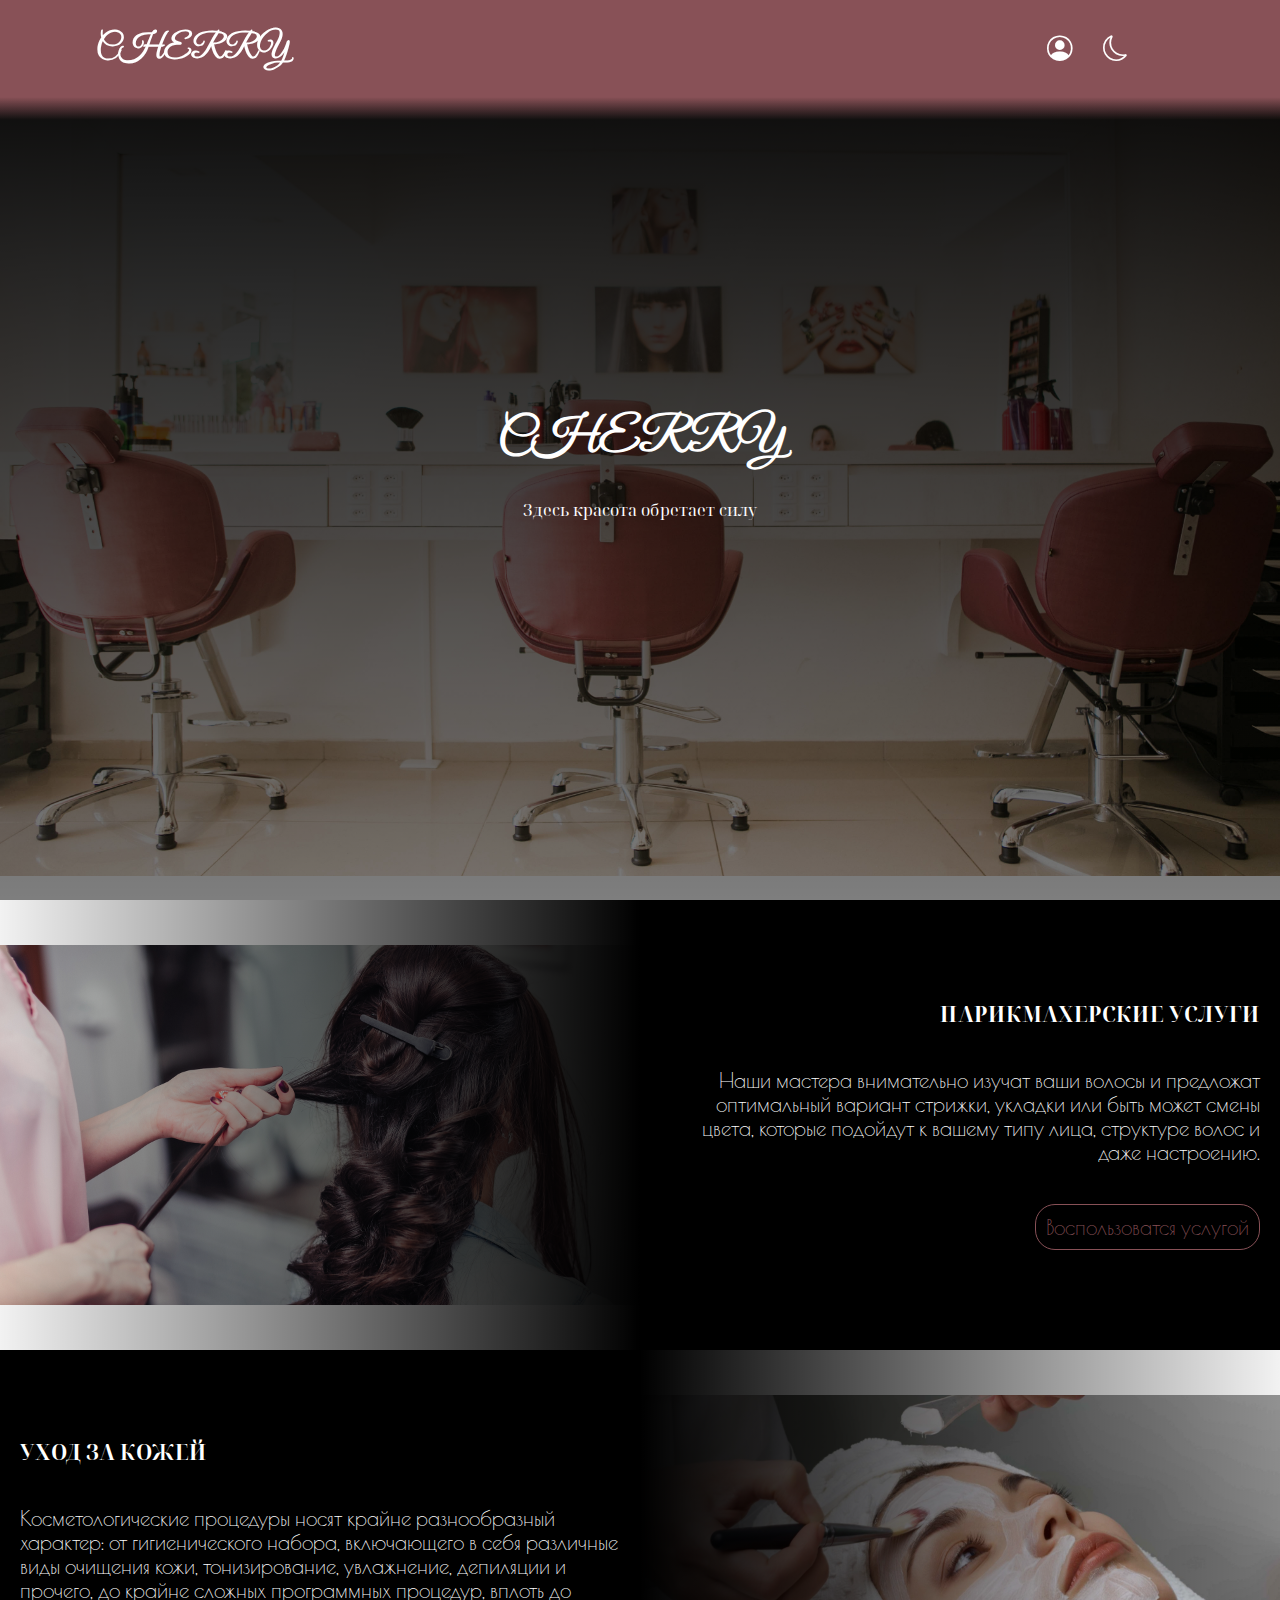
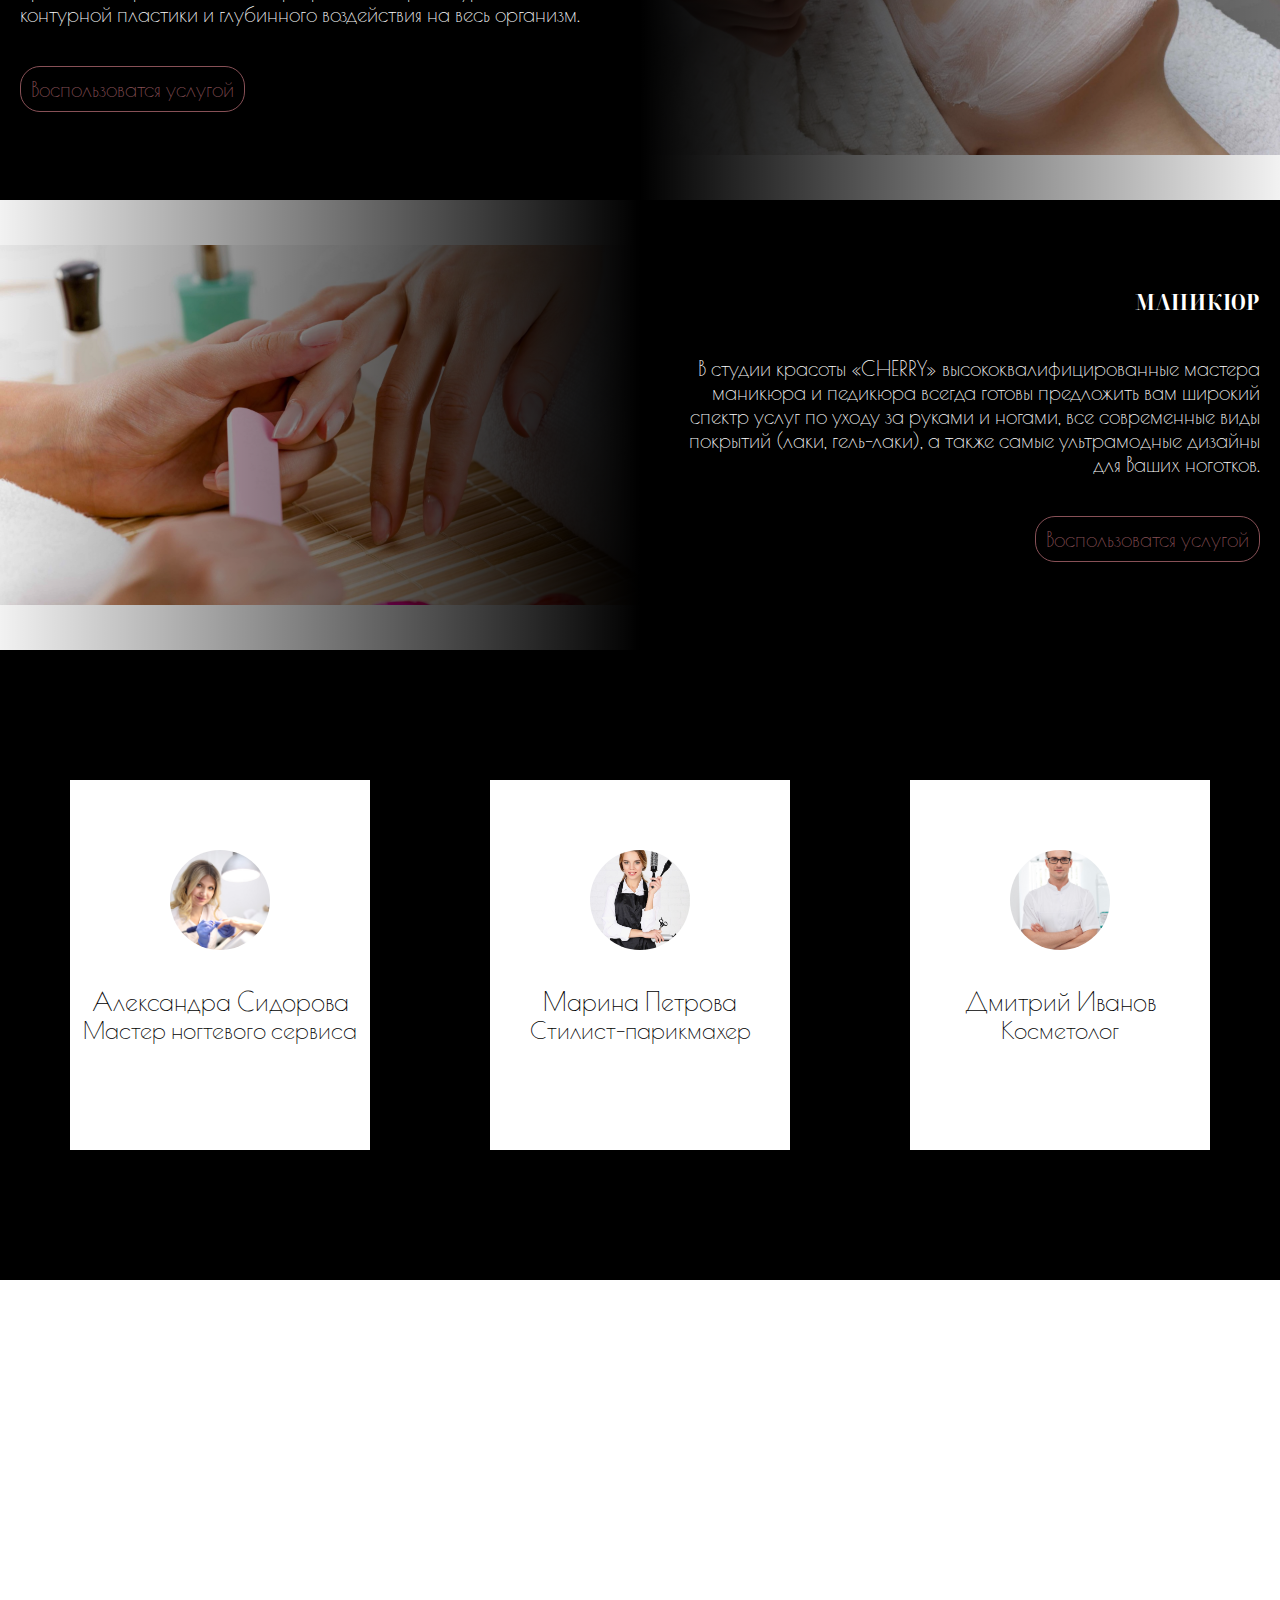
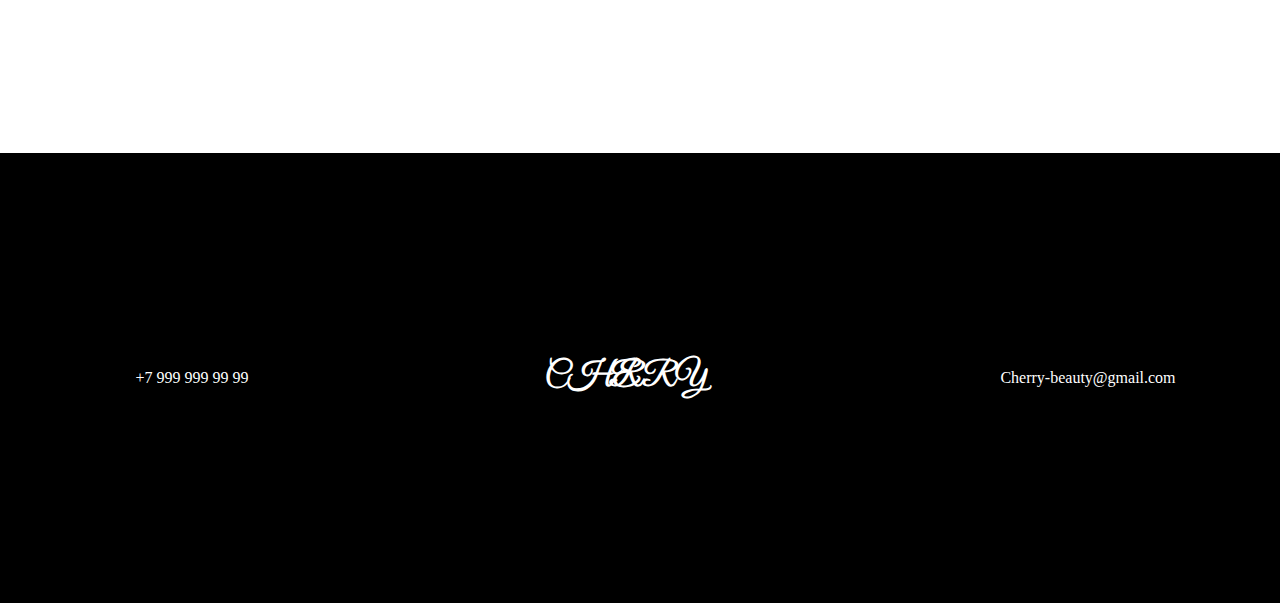
==== index.html @ 7b2abf84 "Add files via upload" ====
<!DOCTYPE html>
<html lang="en">
  <head>
    <meta charset="UTF-8" />
    <meta http-equiv="X-UA-Compatible" content="IE=edge" />
    <meta name="viewport" content="width=device-width, initial-scale=1.0" />
    <link
      rel="stylesheet"
      href="https://cdn.jsdelivr.net/npm/bootstrap-icons@1.8.1/font/bootstrap-icons.css"
    />
    <link rel="stylesheet" href="style/global.css" />
    <link rel="stylesheet" href="style/index.css" />
    <title>Cherry</title>
  </head>
  <body>
    <header class="header">
      <div class="header__container">
        <h1 class="logo">
          <a href="index.html"><span>CHE</span>RRY</a>
        </h1>

        <nav>
          <ul>
            <li>
              <a href="profile.html"><i class="bi bi-person-circle"></i></a>
            </li>

            <li>
              <a href="#" id="togle-theme"><i id="moon" class="bi bi-moon"></i></a>
            </li>
          </ul>
        </nav>
      </div>
    </header>
    <div class="main">
      <section class="slogon">
        <div class="slogon__text">
          <h1 class="logo"><span>CHE</span>RRY</h1>
          <p>Здесь красота обретает силу</p>
        </div>
      </section>
      <section class="services">
        <div class="services__item">
          <div class="services-image services-hair"></div>
          <div class="services-info">
            <h1>ПАРИКМАХЕРСКИЕ УСЛУГИ</h1>
            <p>
              Наши мастера внимательно изучат ваши волосы и предложат
              оптимальный вариант стрижки, укладки или быть может смены цвета,
              которые подойдут к вашему типу лица, структуре волос и даже
              настроению.
            </p>
            <a href="hair.html"><button>Воспользоватся услугой</button></a>
          </div>
        </div>

        <div class="services__item">
          <div class="services-info-left">
            <h1>УХОД ЗА КОЖЕЙ</h1>
            <p>
              Косметологические процедуры носят крайне разнообразный характер:
              от гигиенического набора, включающего в себя различные виды
              очищения кожи, тонизирование, увлажнение, депиляции и прочего, до
              крайне сложных программных процедур, вплоть до контурной пластики
              и глубинного воздействия на весь организм.
            </p>
            <a href="skin.html"><button>Воспользоватся услугой</button></a>
          </div>
          <div class="services-image services-skin"></div>
        </div>

        <div class="services__item">
          <div class="services-image services-fingers"></div>
          <div class="services-info">
            <h1>МАНИКЮР</h1>
            <p>
              В студии красоты «CHERRY» высококвалифицированные мастера маникюра
              и педикюра всегда готовы предложить вам широкий спектр услуг по
              уходу за руками и ногами, все современные виды покрытий (лаки,
              гель-лаки), а также самые ультрамодные дизайны для Ваших ноготков.
            </p>
            <a href="nails.html"><button>Воспользоватся услугой</button></a>
          </div>
        </div>
      </section>

      <section class="staff">
        <div class="staff__item">
          <div class="staff__img staff__img-1"></div>
          <div>
            <p class="staff__name">Александра Сидорова</p>
            <p class="staff__position">Мастер ногтевого сервиса</p>
          </div>
          <div class="staff__links">
            <a class="staff__link" href="#"><i class="bi bi-facebook"></i></a>
            <a class="staff__link" href="#"><i class="bi bi-twitter"></i></a>
            <a class="staff__link" href="#"><i class="bi bi-telegram"></i></a>
            <a class="staff__link" href="#"><i class="bi bi-google"></i></a>
          </div>
        </div>

        <div class="staff__item">
          <div class="staff__img staff__img-2"></div>
          <div>
            <p class="staff__name">Марина Петрова</p>
            <p class="staff__position">Стилист-парикмахер</p>
          </div>
          <div class="staff__links">
            <a class="staff__link" href="#"><i class="bi bi-facebook"></i></a>
            <a class="staff__link" href="#"><i class="bi bi-twitter"></i></a>
            <a class="staff__link" href="#"><i class="bi bi-telegram"></i></a>
            <a class="staff__link" href="#"><i class="bi bi-google"></i></a>
          </div>
        </div>

        <div class="staff__item">
          <div class="staff__img staff__img-3"></div>
          <div>
            <p class="staff__name">Дмитрий Иванов</p>
            <p class="staff__position">Косметолог</p>
          </div>
          <div class="staff__links">
            <a class="staff__link" href="#"><i class="bi bi-facebook"></i></a>
            <a class="staff__link" href="#"><i class="bi bi-twitter"></i></a>
            <a class="staff__link" href="#"><i class="bi bi-telegram"></i></a>
            <a class="staff__link" href="#"><i class="bi bi-google"></i></a>
          </div>
        </div>
      </section>
      <section>
        <iframe
          src="https://www.google.com/maps/embed?pb=!1m18!1m12!1m3!1d2534.0393049077647!2d36.56690831591475!3d50.57063338657852!2m3!1f0!2f0!3f0!3m2!1i1024!2i768!4f13.1!3m3!1m2!1s0x412641d7865076bb%3A0xa9ea0bb2a8954ca2!2z0YPQuy4g0KnQvtGA0YHQsCwgMjIsINCR0LXQu9Cz0L7RgNC-0LQsINCR0LXQu9Cz0L7RgNC-0LTRgdC60LDRjyDQvtCx0LsuLCAzMDgwMjQ!5e0!3m2!1sru!2sru!4v1648216141100!5m2!1sru!2sru"
          width="100%"
          height="469"
          style="border: 0"
          allowfullscreen=""
          loading="lazy"
          referrerpolicy="no-referrer-when-downgrade"
        ></iframe>
      </section>
    </div>
    <footer>
      <div class="footer__container">
        <a href="">+7 999 999 99 99</a>
        <h1 class="logo">
          <a href="index.html"><span>CHE</span>RRY</a>
        </h1>
        <a href="">Cherry-beauty@gmail.com</a>
      </div>
    </footer>

    <script src="js/jquery.js"></script>
    <script src="js/modalWindows.js"></script>
    <script src="js/app.js"></script>
  </body>
</html>
---- style/global.css ----
@import url("https://fonts.googleapis.com/css2?family=Great+Vibes&family=Noto+Serif+Display:ital,wght@0,100;0,200;0,300;0,400;0,900;1,100;1,200;1,300;1,400;1,800;1,900&family=Poiret+One&family=Zen+Kurenaido&display=swap");
/* font-family: 'Great Vibes', cursive; */
/* font-family: 'Zen Kurenaido', sans-serif; */
/* font-family: 'Noto Serif Display', serif; */
/* font-family: 'Poiret One', cursive; */

/* global */

* {
  margin: 0;
  padding: 0;
  /* font-family: "Noto Serif Display", serif; */
}

body {
  width: 100%;
  display: flex;
  flex-direction: column;
  align-items: center;
}

li {
  list-style: none;
}

a {
  color: black;
  text-decoration: none;
}

.logo {
  font-family: "Great Vibes", cursive;
}

.logo a {
  font-family: "Great Vibes", cursive;
}

.logo span {
  font-family: "Great Vibes", cursive;
}

/* header */

.header {
  width: 100%;
  display: flex;
  align-items: center;
  justify-content: center;
  background: rgb(136, 81, 87);
  background: linear-gradient(
    180deg,
    rgba(136, 81, 87, 1) 0%,
    rgba(136, 81, 87, 1) 81%,
    rgba(136, 81, 87, 0) 100%
  );
  color: white;
  padding: 20px;
  padding-bottom: 40px;
  position: fixed;
  transition: all 0.3s ease;
}

.header a {
  color: white;
}

.header.out {
  transform: translateY(-100%);
}

.header__container {
  display: flex;
  justify-content: space-between;
  align-items: center;
  max-width: 1720px;
  width: 100%;
}

.header__container nav {
  width: 30%;
  display: flex;
  flex-direction: row;
  align-items: center;
  justify-content: center;
}

.header__container h1 {
  width: 30%;
  display: flex;
  flex-direction: row;
  align-items: center;
  justify-content: center;
}

.header__container ul {
  display: flex;
  align-items: center;
  list-style: none;
}

.header__container ul li {
  margin: 15px;
  font-size: 1rem;
}

.header__container ul li i {
  font-size: 1.6rem;
}

/* main */

.main {
  width: 100%;
  min-height: 200vh;
}

/* footer */

footer {
  height: 50vh;
  width: 100%;
  background: rgb(0, 0, 0);
  display: flex;
  flex-direction: row;
  align-items: center;
  justify-content: center;
  color: white;
}

.footer__container {
    height: 50vh;
    max-width: 1720px;
    width: 100%;
    /* background: rgb(0, 0, 0); */
    display: flex;
    flex-direction: row;
    align-items: center;
    justify-content: space-between;
    color: white;
}

.footer__container *{
    width: 30%;
    color: white;
    display: flex;
    align-items: center;
    justify-content: center;
}

.light-theme footer {
  height: 50vh;
  width: 100%;
  background: rgb(255, 255, 255);
  display: flex;
  flex-direction: row;
  align-items: center;
  justify-content: center;
  color: rgb(0, 0, 0);
}

.light-theme .footer__container {
    height: 50vh;
    max-width: 1720px;
    width: 100%;
    /* background: rgb(0, 0, 0); */
    display: flex;
    flex-direction: row;
    align-items: center;
    justify-content: space-between;
    color: rgb(0, 0, 0);
}

.light-theme .footer__container *{
    width: 30%;
    color: rgb(0, 0, 0);
    display: flex;
    align-items: center;
    justify-content: center;
}
---- style/index.css ----
.slogon {
  width: 100%;
  height: 100vh;
  background: linear-gradient(rgb(0, 0, 0), rgba(0, 0, 0, 0.507)),
    url(../media/content/salon.jpeg);
  background-position: center;
  background-repeat: no-repeat;
  background-size: 100%;
  display: flex;
  flex-direction: column;
  align-items: center;
  justify-content: center;
  transition: 0.5s;
}

.light-theme .slogon {
  width: 100%;
  height: 100vh;
  background: linear-gradient(
      rgba(255, 255, 255, 0.089),
      rgba(255, 255, 255, 0)
    ),
    url(../media/content/salon.jpeg);
  background-position: center;
  background-repeat: no-repeat;
  background-size: 100%;
  display: flex;
  flex-direction: column;
  align-items: center;
  justify-content: center;
}

.slogon h1 {
  color: white;
  font-size: 3rem;
}

.slogon p {
  color: white;
  font-size: 1rem;
  font-family: "Noto Serif Display", serif;
}

.light-theme .slogon h1 {
  color: rgb(0, 0, 0);
  text-shadow: #000 2px 3px 5px;
  font-size: 3rem;
}

.light-theme .slogon p {
  color: rgb(0, 0, 0);
  font-size: 1rem;
  text-shadow: #000 2px 3px 5px;
  font-family: "Noto Serif Display", serif;
}

.slogon__text {
  display: flex;
  flex-direction: column;
  align-items: center;
  justify-content: center;
}

.slogon__text h1 {
  margin: 30px;
}

.services {
  width: 100%;
  display: flex;
  flex-direction: column;
  align-items: center;
  justify-content: center;
}
.services__item {
  width: 100%;
  height: 50vh;
  display: flex;
  flex-direction: row;
  align-items: center;
  justify-content: space-between;
}
.services-image {
  height: 100%;
  width: 50%;
}

.services-hair {
  background: linear-gradient(90deg, rgba(0, 0, 0, 0.05), rgb(0, 0, 0)),
    url(../media/content/hairCard.jpeg);
  background-position: center;
  background-repeat: no-repeat;
  background-size: 100%;
}

.services-skin {
  background: linear-gradient(90deg, rgb(0, 0, 0), rgb(0, 0, 0, 0.05)),
    url(../media/content/skinCard.jpeg);
  background-position: center;
  background-repeat: no-repeat;
  background-size: 100%;
}

.services-fingers {
  background: linear-gradient(90deg, rgba(0, 0, 0, 0.05), rgb(0, 0, 0)),
    url(../media/content/Nailscard.jpeg);
  background-position: center;
  background-repeat: no-repeat;
  background-size: 100%;
}

.services-info {
  height: 100%;
  width: 50%;
  color: white;
  background: #000;
  display: flex;
  flex-direction: column;
  align-items: flex-end;
  justify-content: center;
}
.services-info * {
  margin: 20px;
  text-align: right;
  max-width: 600px;
  font-size: 1.3rem;
  font-family: "Poiret One", cursive;
}

.services-info h1 {
  font-family: "Noto Serif Display", serif;
}

.services-info a {
  margin: 0;
  padding: 0;
}

.services-info button {
  background: rgba(0, 0, 0, 0);
  border-radius: 20px;
  border: 1px solid rgba(136, 81, 87, 1);
  color: rgba(136, 81, 87, 1);
  padding: 10px;
  cursor: pointer;
  transition: 0.3s;
}

.services-info-left {
  height: 100%;
  width: 50%;
  color: white;
  background: #000;
  display: flex;
  flex-direction: column;
  align-items: flex-start;
  justify-content: center;
}
.services-info-left * {
  margin: 20px;
  text-align: left;
  max-width: 600px;
  font-size: 1.3rem;
  font-family: "Poiret One", cursive;
}

.services-info-left h1 {
  font-family: "Noto Serif Display", serif;
}

.services-info-left a {
  margin: 0;
  padding: 0;
}

.services-info-left button {
  background: rgba(0, 0, 0, 0);
  border-radius: 20px;
  border: 1px solid rgba(136, 81, 87, 1);
  color: rgba(136, 81, 87, 1);
  padding: 10px;
  cursor: pointer;
  transition: 0.3s;
}

.services-info-left button:hover {
  background: rgba(136, 81, 87, 1);
  border-radius: 20px;
  border: 1px solid rgb(0, 0, 0);
  color: rgb(255, 255, 255);
  padding: 10px;
  cursor: pointer;
}

.services-info button:hover {
  background: rgba(136, 81, 87, 1);
  border-radius: 20px;
  border: 1px solid rgb(0, 0, 0);
  color: rgb(255, 255, 255);
  padding: 10px;
  cursor: pointer;
}

.light-theme .services-hair {
  background: linear-gradient(
      90deg,
      rgba(0, 0, 0, 0.05),
      rgba(255, 255, 255, 0.158)
    ),
    url(../media/content/hairCard.jpeg);
  background-position: center;
  background-repeat: no-repeat;
  background-size: 100%;
}

.light-theme .services-skin {
  background: linear-gradient(
      90deg,
      rgba(0, 0, 0, 0.05),
      rgba(255, 255, 255, 0.158)
    ),
    url(../media/content/skinCard.jpeg);
  background-position: center;
  background-repeat: no-repeat;
  background-size: 100%;
}

.light-theme .services-fingers {
  background: linear-gradient(
      90deg,
      rgba(0, 0, 0, 0.05),
      rgba(255, 255, 255, 0.158)
    ),
    url(../media/content/Nailscard.jpeg);
  background-position: center;
  background-repeat: no-repeat;
  background-size: 100%;
}

.light-theme .services-info {
  height: 100%;
  width: 50%;
  color: rgb(0, 0, 0);
  text-shadow: #000 2px 3px 5px;
  background: rgb(255, 255, 255);
  display: flex;
  flex-direction: column;
  align-items: flex-end;
  justify-content: center;
}
.light-theme .services-info * {
  margin: 20px;
  text-align: right;
  max-width: 600px;
  font-size: 1.3rem;
  font-family: "Poiret One", cursive;
}

.light-theme .services-info h1 {
  font-family: "Noto Serif Display", serif;
}

.light-theme .services-info a {
  margin: 0;
  padding: 0;
}

.light-theme .services-info button {
  background: rgba(136, 81, 87, 1);
  border-radius: 20px;
  border: 1px solid rgba(136, 81, 87, 1);
  color: rgb(0, 0, 0);
  padding: 10px;
  cursor: pointer;
  transition: 0.3s;
}

.light-theme .services-info-left {
  height: 100%;
  width: 50%;
  color: rgb(0, 0, 0);
  text-shadow: #000 2px 3px 5px;
  background: rgb(255, 255, 255);
  display: flex;
  flex-direction: column;
  align-items: flex-start;
  justify-content: center;
}
.light-theme .services-info-left * {
  margin: 20px;
  text-align: left;
  max-width: 600px;
  font-size: 1.3rem;
  font-family: "Poiret One", cursive;
}

.light-theme .services-info-left h1 {
  font-family: "Noto Serif Display", serif;
}

.light-theme .services-info-left a {
  margin: 0;
  padding: 0;
}

.light-theme .services-info-left button {
  background: rgba(136, 81, 87, 1);
  border-radius: 20px;
  border: 1px solid rgba(136, 81, 87, 1);
  color: rgb(0, 0, 0);
  padding: 10px;
  cursor: pointer;
  transition: 0.3s;
}

.light-theme .services-info-left button:hover {
  background: rgba(136, 81, 87, 1);
  border-radius: 20px;
  border: 1px solid rgba(136, 81, 87, 1);
  color: rgb(255, 255, 255);
  padding: 10px;
  cursor: pointer;
}

.light-theme .services-info button:hover {
  background: rgba(136, 81, 87, 1);
  border-radius: 20px;
  border: 1px solid rgba(136, 81, 87, 1);
  color: rgb(255, 255, 255);
  padding: 10px;
  cursor: pointer;
}

.staff {
  width: 100%;
  height: 70vh;
  display: flex;
  flex-direction: row;
  align-items: center;
  justify-content: center;
  background: #000;
}
.staff__item {
  margin: 60px;
  display: flex;
  flex-direction: column;
  align-items: center;
  justify-content: space-between;
  background: rgb(255, 255, 255);
  padding-top: 70px;
  height: 300px;
  width: 300px;
  transition: 0.3s;
}
.staff__img-1 {
  width: 100px;
  height: 100px;
  background: url(../media/content/nailsMaster.jpeg);
  background-position: center;
  background-repeat: no-repeat;
  background-size: 150%;
  border-radius: 50%;
  transition: 0.3s;
}

.staff__img-2 {
  width: 100px;
  height: 100px;
  background: url(../media/content/hairMaster.jpeg);
  background-position: center;
  background-repeat: no-repeat;
  background-size: 100%;
  border-radius: 50%;
  transition: 0.3s;
}

.staff__img-3 {
  width: 100px;
  height: 100px;
  background: url(../media/content/beautician.jpg);
  background-position: center;
  background-repeat: no-repeat;
  background-size: 100%;
  border-radius: 50%;
  transition: 0.3s;
}

.staff__name {
  font-family: "Poiret One", cursive;
  text-align: center;
  font-size: 1.6rem;
  overflow: hidden;
  transition: 0.3s;
}
.staff__position {
  font-family: "Poiret One", cursive;
  text-align: center;
  font-size: 1.5rem;
  padding-bottom: 70px;
  overflow: hidden;
  transition: 0.3s;
}
.staff__links {
  height: 0px;
  overflow: hidden;
  display: flex;
  flex-direction: row;
  align-items: center;
  justify-content: space-between;
  transition: 0.3s;
}

.staff__link {
  font-size: 1.5rem;
  padding: 20px;
  color: white;
  transition: 0.3s;
}

.staff__item:hover {
  background: rgba(0, 0, 0, 0.5);
  color: rgb(255, 255, 255);
  border: rgb(255, 255, 255) 1px solid;
  height: 400px;
}

.staff__item:hover .staff__img {
  height: 200px;
  width: 200px;
}

.staff__item:hover .staff__position {
  height: 0px;
  padding: 0;
}

.staff__item:hover .staff__links {
  height: 30px;
  overflow: visible;
}

.staff__link:hover .bi-facebook {
  color: #3b5998;
}
.staff__link:hover .bi-twitter {
  color: #00acee;
}
.staff__link:hover .bi-telegram {
  color: #00bfff;
}
.staff__link:hover .bi-google {
  color: #ea4335;
}

.light-theme .staff {
  width: 100%;
  height: 70vh;
  display: flex;
  flex-direction: row;
  align-items: center;
  justify-content: center;
  background: rgb(255, 255, 255);
}
.light-theme .staff__item {
  margin: 60px;
  display: flex;
  flex-direction: column;
  align-items: center;
  justify-content: space-between;
  background: rgba(136, 81, 87, 1);
  color: white;
  padding-top: 70px;
  height: 300px;
  width: 300px;
  transition: 0.3s;
}
.light-theme .staff__img-1 {
  width: 100px;
  height: 100px;
  background: url(../media/content/nailsMaster.jpeg);
  background-position: center;
  background-repeat: no-repeat;
  background-size: 150%;
  border-radius: 50%;
  transition: 0.3s;
}

.light-theme .staff__img-2 {
  width: 100px;
  height: 100px;
  background: url(../media/content/hairMaster.jpeg);
  background-position: center;
  background-repeat: no-repeat;
  background-size: 100%;
  border-radius: 50%;
  transition: 0.3s;
}

.light-theme .staff__img-3 {
  width: 100px;
  height: 100px;
  background: url(../media/content/beautician.jpg);
  background-position: center;
  background-repeat: no-repeat;
  background-size: 100%;
  border-radius: 50%;
  transition: 0.3s;
}

.light-theme .staff__name {
  font-family: "Poiret One", cursive;
  text-align: center;
  font-size: 1.6rem;
  overflow: hidden;
  transition: 0.3s;
}
.light-theme .staff__position {
  font-family: "Poiret One", cursive;
  text-align: center;
  font-size: 1.5rem;
  padding-bottom: 70px;
  overflow: hidden;
  transition: 0.3s;
}
.light-theme .staff__links {
  height: 0px;
  overflow: hidden;
  display: flex;
  flex-direction: row;
  align-items: center;
  justify-content: space-between;
  transition: 0.3s;
}

.light-theme .staff__link {
  font-size: 1.5rem;
  padding: 20px;
  color: white;
  transition: 0.3s;
}

.light-theme .staff__item:hover {
  background: rgba(136, 81, 87, 0.685);
  color: rgb(255, 255, 255);
  border: rgb(255, 255, 255) 1px solid;
  height: 400px;
}

.light-theme .staff__item:hover .light-theme .staff__img {
  height: 200px;
  width: 200px;
}

.light-theme .staff__item:hover .light-theme .staff__position {
  height: 0px;
  padding: 0;
}

.light-theme .staff__item:hover .light-theme .staff__links {
  height: 30px;
  overflow: visible;
}

.light-theme .staff__link:hover .bi-facebook {
  color: #3b5998;
}
.light-theme .staff__link:hover .bi-twitter {
  color: #00acee;
}
.light-theme .staff__link:hover .bi-telegram {
  color: #00bfff;
}
.light-theme .staff__link:hover .bi-google {
  color: #ea4335;
}



.light-theme
text-shadow: #000 2px 3px 5px;




background: rgba(136, 81, 87, 1);
border-radius: 20px;
border: 1px solid rgba(136, 81, 87, 1);
color: rgb(0, 0, 0);
padding: 10px;
cursor: pointer;
transition: 0.3s;
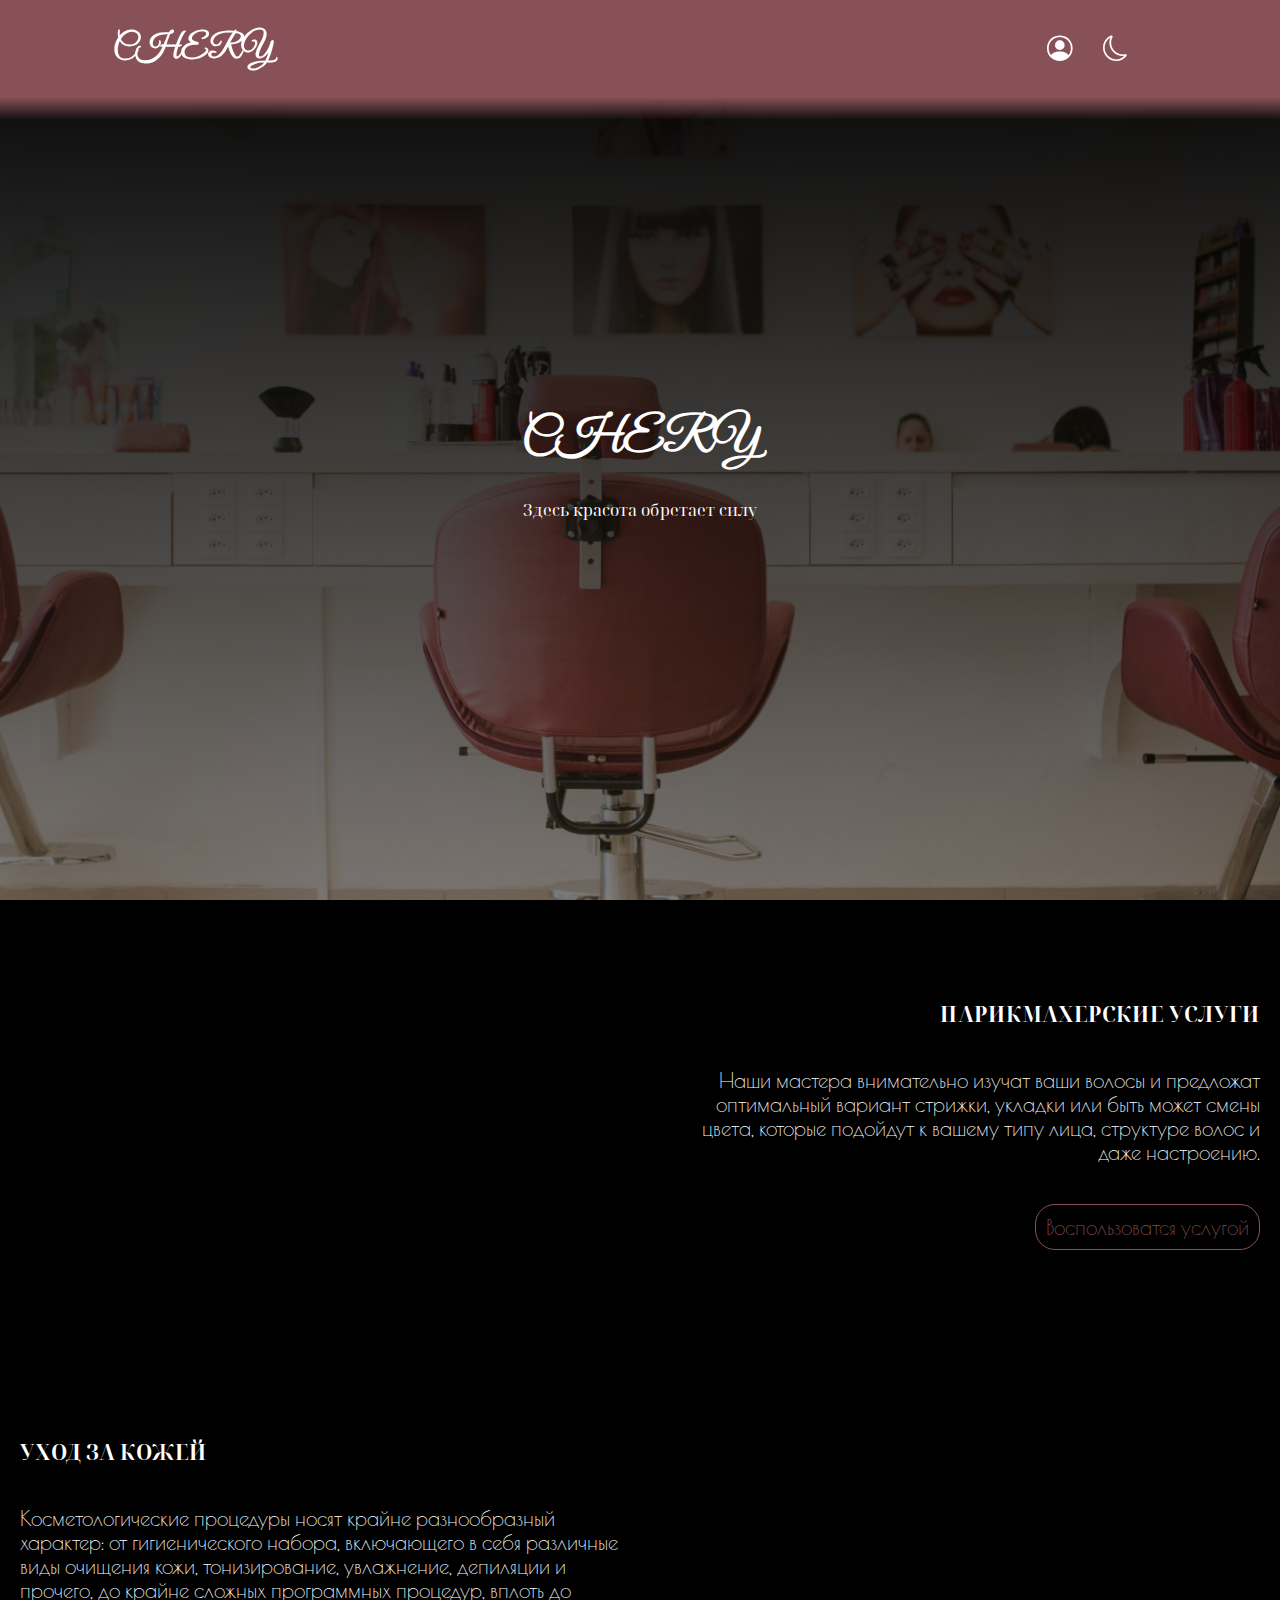
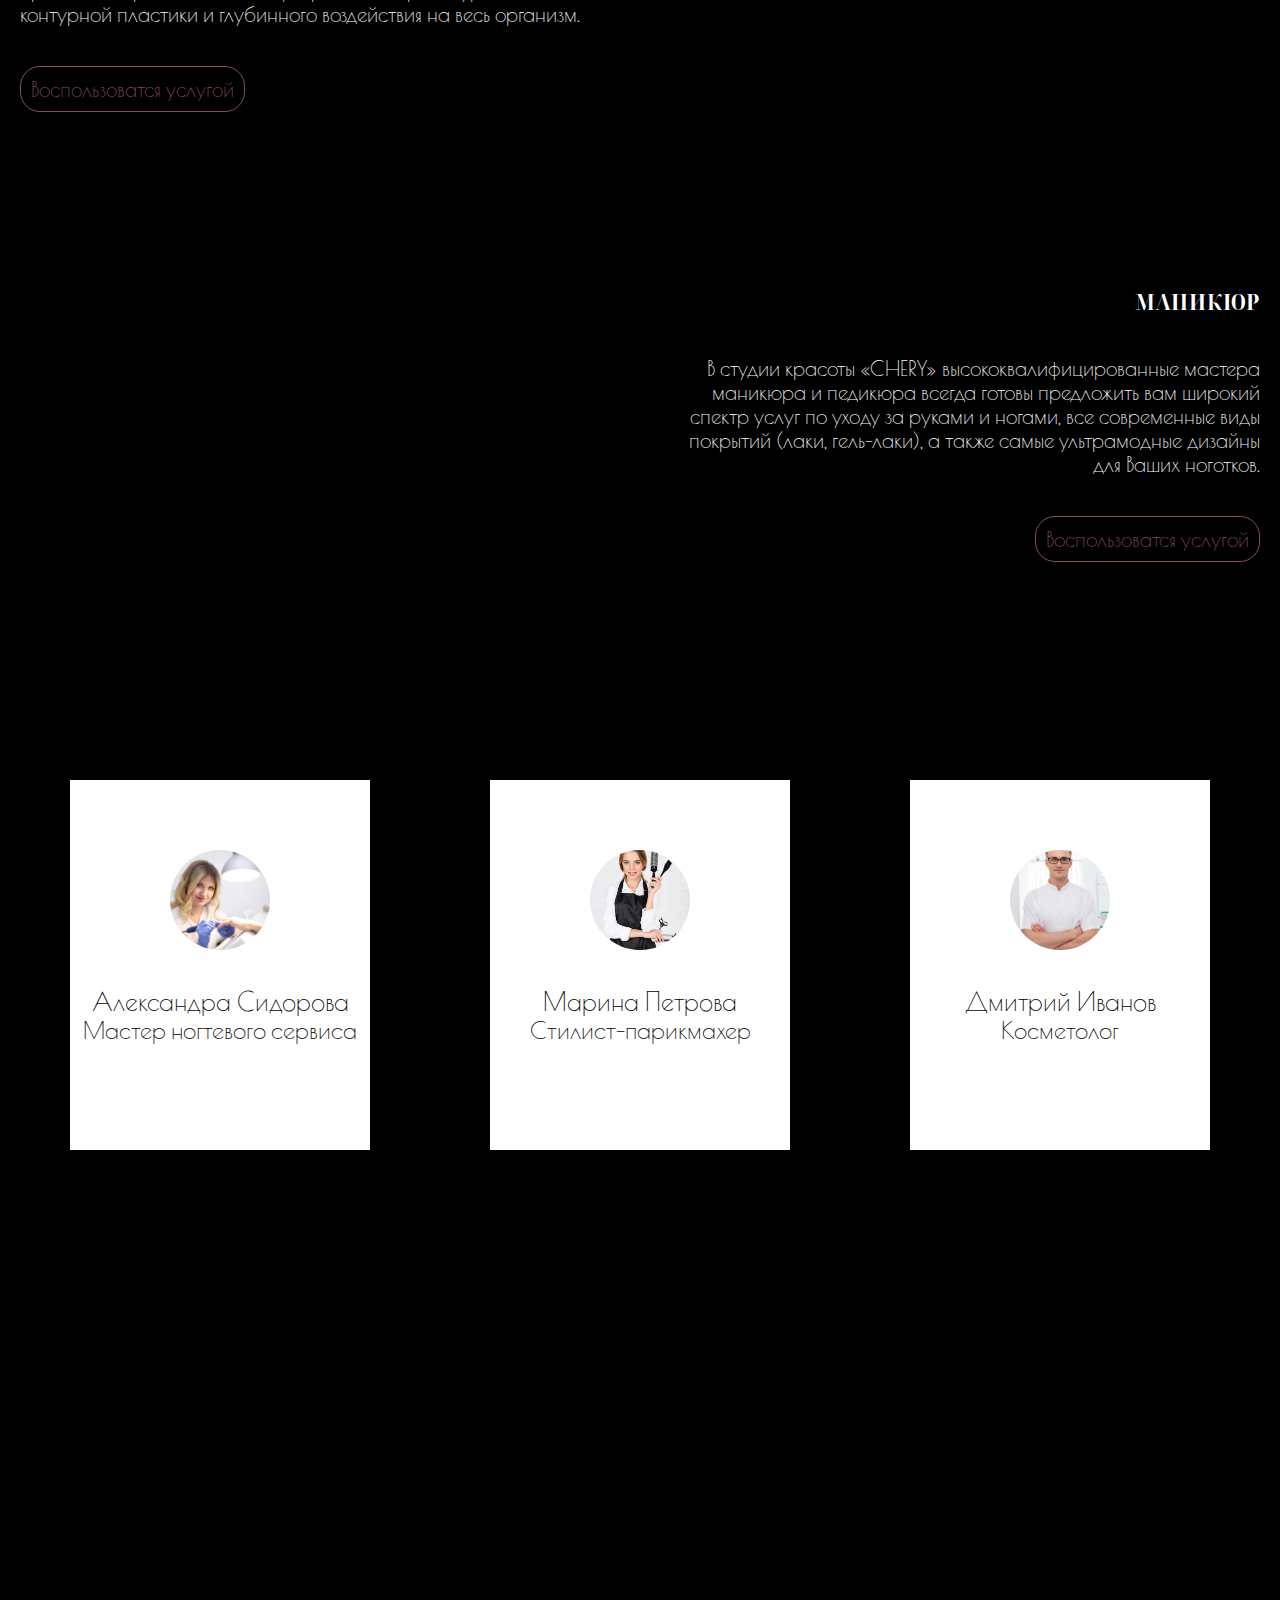
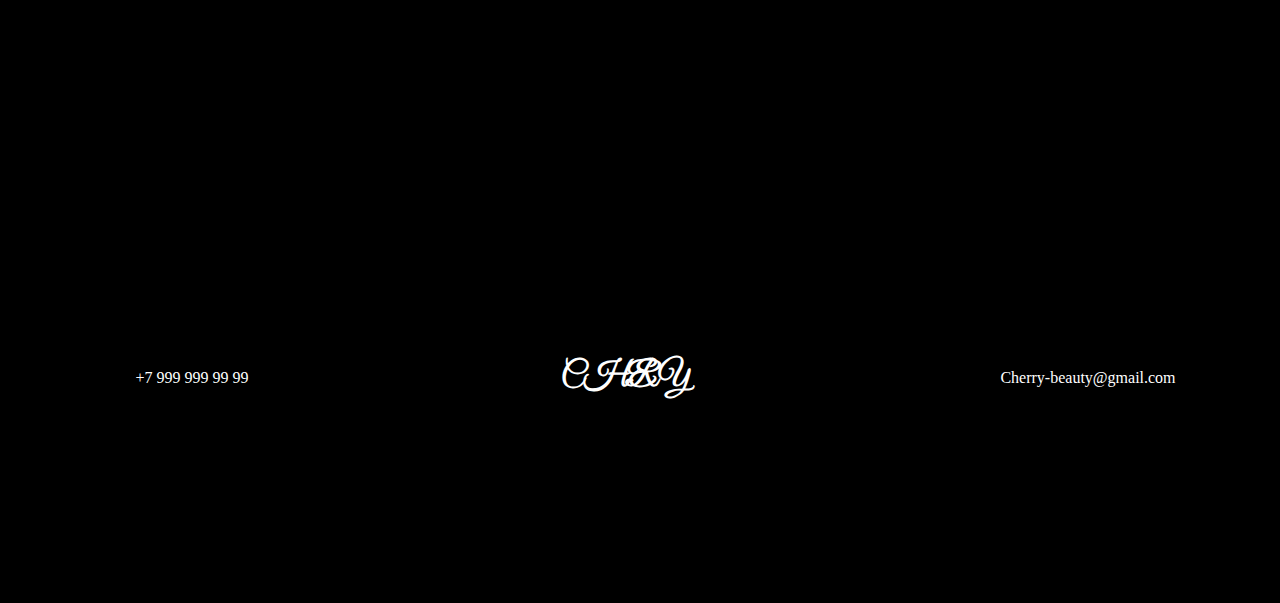
==== commit bd73f374: "Add files via upload" ====
--- a/index.html
+++ b/index.html
@@ -16,7 +16,7 @@
     <header class="header">
       <div class="header__container">
         <h1 class="logo">
-          <a href="index.html"><span>CHE</span>RRY</a>
+          <a href="index.html"><span>CHE</span>RY</a>
         </h1>
 
         <nav>
@@ -35,7 +35,7 @@
     <div class="main">
       <section class="slogon">
         <div class="slogon__text">
-          <h1 class="logo"><span>CHE</span>RRY</h1>
+          <h1 class="logo"><span>CHE</span>RY</h1>
           <p>Здесь красота обретает силу</p>
         </div>
       </section>
@@ -74,7 +74,7 @@
           <div class="services-info">
             <h1>МАНИКЮР</h1>
             <p>
-              В студии красоты «CHERRY» высококвалифицированные мастера маникюра
+              В студии красоты «CHERY» высококвалифицированные мастера маникюра
               и педикюра всегда готовы предложить вам широкий спектр услуг по
               уходу за руками и ногами, все современные виды покрытий (лаки,
               гель-лаки), а также самые ультрамодные дизайны для Ваших ноготков.
@@ -143,13 +143,13 @@
       <div class="footer__container">
         <a href="">+7 999 999 99 99</a>
         <h1 class="logo">
-          <a href="index.html"><span>CHE</span>RRY</a>
+          <a href="index.html"><span>CHE</span>RY</a>
         </h1>
         <a href="">Cherry-beauty@gmail.com</a>
       </div>
     </footer>
 
-    <script src="js/jquery.js"></script>
+    <script src="https://ajax.googleapis.com/ajax/libs/jquery/3.6.0/jquery.min.js"></script>
     <script src="js/modalWindows.js"></script>
     <script src="js/app.js"></script>
   </body>
--- a/style/global.css
+++ b/style/global.css
@@ -9,7 +9,7 @@
 * {
   margin: 0;
   padding: 0;
-  /* font-family: "Noto Serif Display", serif; */
+  transition: .2s;
 }
 
 body {
@@ -17,6 +17,11 @@
   display: flex;
   flex-direction: column;
   align-items: center;
+  background: #000;
+}
+
+.light-theme {
+  background: rgb(255, 255, 255);
 }
 
 li {
@@ -39,8 +44,6 @@
 .logo span {
   font-family: "Great Vibes", cursive;
 }
-
-/* header */
 
 .header {
   width: 100%;
@@ -108,15 +111,11 @@
   font-size: 1.6rem;
 }
 
-/* main */
-
 .main {
   width: 100%;
   min-height: 200vh;
 }
 
-/* footer */
-
 footer {
   height: 50vh;
   width: 100%;
@@ -129,54 +128,124 @@
 }
 
 .footer__container {
-    height: 50vh;
+  height: 50vh;
+  max-width: 1720px;
+  width: 100%;
+  /* background: rgb(0, 0, 0); */
+  display: flex;
+  flex-direction: row;
+  align-items: center;
+  justify-content: space-between;
+  color: white;
+}
+
+.footer__container * {
+  width: 30%;
+  color: white;
+  display: flex;
+  align-items: center;
+  justify-content: center;
+}
+
+.light-theme footer {
+  height: 50vh;
+  width: 100%;
+  background: rgb(255, 255, 255);
+  display: flex;
+  flex-direction: row;
+  align-items: center;
+  justify-content: center;
+  color: rgb(0, 0, 0);
+}
+
+.light-theme .footer__container {
+  height: 50vh;
+  max-width: 1720px;
+  width: 100%;
+  /* background: rgb(0, 0, 0); */
+  display: flex;
+  flex-direction: row;
+  align-items: center;
+  justify-content: space-between;
+  color: rgb(0, 0, 0);
+}
+
+.light-theme .footer__container * {
+  width: 30%;
+  color: rgb(0, 0, 0);
+  display: flex;
+  align-items: center;
+  justify-content: center;
+}
+
+@media screen and (max-width: 900px) {
+  .header__container {
+    display: flex;
+    flex-direction: column;
+    justify-content: center;
+    align-items: center;
     max-width: 1720px;
     width: 100%;
+  }
+
+  footer {
+    height: 50vh;
+    width: 100%;
+    background: rgb(0, 0, 0);
+    display: flex;
+    flex-direction: row;
+    align-items: center;
+    justify-content: center;
+    color: white;
+  }
+
+  .footer__container {
+    height: 50vh;
+    max-width: 1720px;
+    width: 100%;
     /* background: rgb(0, 0, 0); */
     display: flex;
+    flex-direction: column;
+    align-items: center;
+    justify-content: space-around;
+    color: white;
+  }
+
+  .footer__container * {
+    width: 160px;
+    color: white;
+    display: flex;
+    align-items: center;
+    justify-content: center;
+  }
+
+  .light-theme footer {
+    height: 50vh;
+    width: 100%;
+    background: rgb(255, 255, 255);
+    display: flex;
     flex-direction: row;
     align-items: center;
-    justify-content: space-between;
-    color: white;
-}
-
-.footer__container *{
-    width: 30%;
-    color: white;
-    display: flex;
-    align-items: center;
-    justify-content: center;
-}
-
-.light-theme footer {
-  height: 50vh;
-  width: 100%;
-  background: rgb(255, 255, 255);
-  display: flex;
-  flex-direction: row;
-  align-items: center;
-  justify-content: center;
-  color: rgb(0, 0, 0);
-}
-
-.light-theme .footer__container {
+    justify-content: center;
+    color: rgb(0, 0, 0);
+  }
+
+  .light-theme .footer__container {
     height: 50vh;
     max-width: 1720px;
     width: 100%;
-    /* background: rgb(0, 0, 0); */
-    display: flex;
-    flex-direction: row;
-    align-items: center;
-    justify-content: space-between;
+    display: flex;
+    flex-direction: column;
+    align-items: center;
+    justify-content: space-around;
     color: rgb(0, 0, 0);
-}
-
-.light-theme .footer__container *{
-    width: 30%;
-    color: rgb(0, 0, 0);
-    display: flex;
-    align-items: center;
-    justify-content: center;
-}
-
-
+  }
+
+  .light-theme .footer__container * {
+    width: 160px;
+    color: black;
+    display: flex;
+    align-items: center;
+    justify-content: center;
+  }
+}
--- a/style/index.css
+++ b/style/index.css
@@ -574,18 +574,229 @@
   color: #ea4335;
 }
 
-
-
-.light-theme
-text-shadow: #000 2px 3px 5px;
-
-
-
-
-background: rgba(136, 81, 87, 1);
-border-radius: 20px;
-border: 1px solid rgba(136, 81, 87, 1);
-color: rgb(0, 0, 0);
-padding: 10px;
-cursor: pointer;
-transition: 0.3s;+@media screen and (max-width: 1530px) {
+  .slogon {
+    width: 100%;
+    height: 100vh;
+    background: linear-gradient(rgb(0, 0, 0), rgba(0, 0, 0, 0.507)),
+      url(../media/content/salon.jpeg);
+    background-position: center;
+    background-repeat: no-repeat;
+    background-size: 150%;
+    display: flex;
+    flex-direction: column;
+    align-items: center;
+    justify-content: center;
+    transition: 0.5s;
+  }
+
+  .services__item {
+    width: 100%;
+    height: 50vh;
+    display: flex;
+    flex-direction: column;
+    align-items: center;
+    justify-content: space-between;
+  }
+  .services-image {
+    display: none;
+  }
+
+  .services-info {
+    height: 100%;
+    width: 100%;
+    color: white;
+    background: #000;
+    display: flex;
+    flex-direction: column;
+    align-items: flex-end;
+    justify-content: center;
+  }
+
+  .services-info-left {
+    height: 100%;
+    width: 100%;
+    color: white;
+    background: #000;
+    display: flex;
+    flex-direction: column;
+    align-items: flex-start;
+    justify-content: center;
+  }
+
+  .light-theme .services-info {
+    height: 100%;
+    width: 100%;
+    color: rgb(0, 0, 0);
+    text-shadow: #000 2px 3px 5px;
+    background: rgb(255, 255, 255);
+    display: flex;
+    flex-direction: column;
+    align-items: flex-end;
+    justify-content: center;
+  }
+
+  .light-theme .services-info-left {
+    height: 100%;
+    width: 100%;
+    color: rgb(0, 0, 0);
+    text-shadow: #000 2px 3px 5px;
+    background: rgb(255, 255, 255);
+    display: flex;
+    flex-direction: column;
+    align-items: flex-start;
+    justify-content: center;
+  }
+}
+
+@media screen and (max-width: 1070px) {
+  .slogon {
+    background-size: 350%;
+  }
+
+  .light-theme .slogon {
+    background-size: 350%;
+  }
+  .staff {
+    width: 100%;
+    height: 290vh;
+    display: flex;
+    flex-direction: column;
+    align-items: center;
+    justify-content: center;
+    background: #000;
+  }
+  .light-theme .staff {
+    width: 100%;
+    height: 290vh;
+    display: flex;
+    flex-direction: column;
+    align-items: center;
+    justify-content: center;
+    background: rgb(255, 255, 255);
+  }
+}
+
+@media screen and (max-width: 1070px) {
+  .services-info {
+    align-items: center;
+    justify-content: center;
+  }
+
+  .services-info * {
+    margin: 20px;
+    text-align: center;
+    max-width: 600px;
+    font-size: 1.3rem;
+  }
+
+  .services-info a {
+    margin: 20px;
+    text-align: center;
+    max-width: 600px;
+    font-size: 1.3rem;
+  }
+
+  .services-info h1 {
+    margin: 20px;
+    text-align: center;
+    max-width: 600px;
+    font-size: 1.3rem;
+  }
+
+  .services-info-left {
+    align-items: center;
+    justify-content: center;
+  }
+
+  .services-info-left * {
+    margin: 20px;
+    text-align: center;
+    max-width: 600px;
+    font-size: 1.3rem;
+  }
+
+  .services-info-left a {
+    margin: 20px;
+    text-align: justify;
+    max-width: 600px;
+    font-size: 1.3rem;
+  }
+
+  .services-info-left h1 {
+    margin: 20px;
+    text-align: justify;
+    max-width: 600px;
+    font-size: 1.3rem;
+  }
+
+  .services__item {
+    width: 100%;
+    height: 100vh;
+    display: flex;
+    flex-direction: row;
+    align-items: center;
+    justify-content: space-between;
+  }
+
+  .light-theme .services-info {
+    align-items: center;
+    justify-content: center;
+  }
+
+  .light-theme .services-info * {
+    margin: 20px;
+    text-align: center;
+    max-width: 600px;
+    font-size: 1.3rem;
+  }
+
+  .light-theme .services-info a {
+    margin: 20px;
+    text-align: justify;
+    max-width: 600px;
+    font-size: 1.3rem;
+  }
+
+  .light-theme .services-info h1 {
+    margin: 20px;
+    text-align: justify;
+    max-width: 600px;
+    font-size: 1.3rem;
+  }
+
+  .light-theme .services-info-left {
+    align-items: center;
+    justify-content: center;
+  }
+
+  .light-theme .services-info-left * {
+    margin: 20px;
+    text-align: center;
+    max-width: 600px;
+    font-size: 1.3rem;
+  }
+
+  .light-theme .services-info-left a {
+    margin: 20px;
+    text-align: justify;
+    max-width: 600px;
+    font-size: 1.3rem;
+  }
+
+  .light-theme .services-info-left h1 {
+    margin: 20px;
+    text-align: justify;
+    max-width: 600px;
+    font-size: 1.3rem;
+  }
+
+  .light-theme .services__item {
+    width: 100%;
+    height: 100vh;
+    display: flex;
+    flex-direction: row;
+    align-items: center;
+    justify-content: space-between;
+  }
+}
